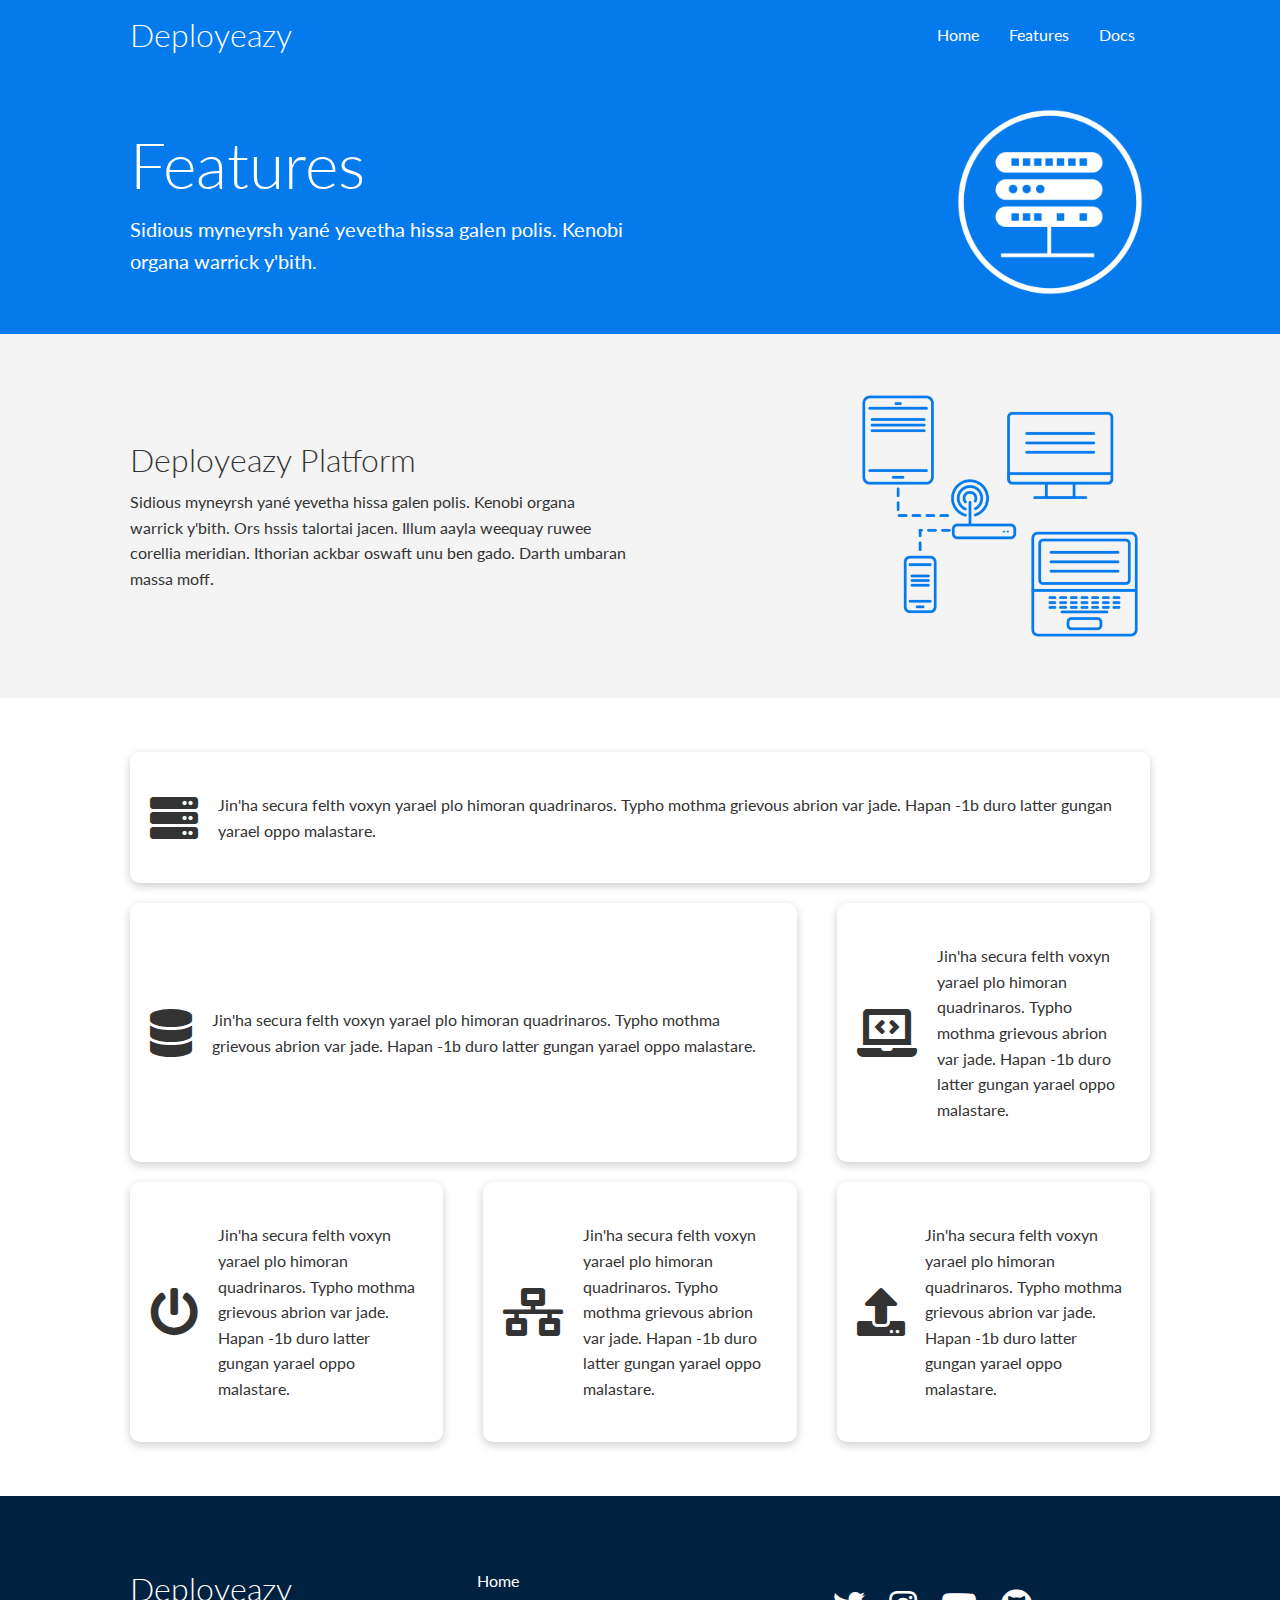
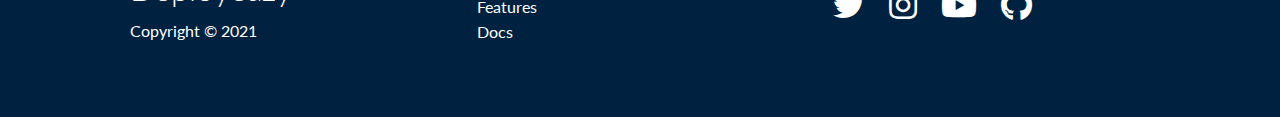
==== docs.html @ 0e9900c3 "completed features page" ====
<!DOCTYPE html>
<html lang="en">
<head>
    <meta charset="UTF-8">
    <meta http-equiv="X-UA-Compatible" content="IE=edge">
    <meta name="viewport" content="width=device-width, initial-scale=1.0">
    <link rel="icon" href="./images/cloudfav.png">
    <link rel="stylesheet" href="https://cdnjs.cloudflare.com/ajax/libs/font-awesome/5.15.3/css/all.min.css">
    <link rel="stylesheet" href="./css/utilities.css">
    <link rel="stylesheet" href="./css/styles.css">
    <title>Deployeazy | Deploy Your Projects Easily</title>
</head>
<body>
    <!-- Navbar -->
    <div class="navbar">
        <div class="container flex">
            <h1 class="logo">Deployeazy</h1>
            <nav>
                <ul>
                    <li><a href="index.html">Home</a></li>
                    <li><a href="features.html">Features</a></li>
                    <li><a href="docs.html">Docs</a></li>
                </ul>
            </nav>
        </div>
    </div>

    <!-- Head Section -->
    <section class="features-head bg-primary py-3">
        <div class="container grid">
            <div>
                <h1 class="xl">Features</h1>
                <p class="lead">Sidious myneyrsh yané yevetha hissa galen polis. Kenobi organa warrick y'bith.</p>
            </div>
            <img src="./images/server.png" alt="server">
        </div>
    </section>

    <!-- Subhead Section -->
    <section class="features-sub-head bg-light py-3">
        <div class="container grid">
            <div>
                <h1 class="md">Deployeazy Platform</h1>
                <p>Sidious myneyrsh yané yevetha hissa galen polis. Kenobi organa warrick y'bith.
                    Ors hssis talortai jacen. Illum aayla weequay ruwee corellia meridian. 
                    Ithorian ackbar oswaft unu ben gado. Darth umbaran massa moff.
                </p>
            </div>
            <img src="./images/server2.png" alt="server">
        </div>
    </section>

    <!-- Main Features -->
    <section class="features-main my-2">
        <div class="container grid grid-3">
            <div class="card flex">
                <i class="fas fa-server fa-3x"></i>
                <p>Jin'ha secura felth voxyn yarael plo himoran quadrinaros. Typho mothma grievous abrion var jade. 
                    Hapan -1b duro latter gungan yarael oppo malastare.</p>
            </div>
            <div class="card flex">
                <i class="fas fa-database fa-3x"></i>
                <p>Jin'ha secura felth voxyn yarael plo himoran quadrinaros. Typho mothma grievous abrion var jade. 
                    Hapan -1b duro latter gungan yarael oppo malastare.</p>
            </div>
            <div class="card flex">
                <i class="fas fa-laptop-code fa-3x"></i>
                <p>Jin'ha secura felth voxyn yarael plo himoran quadrinaros. Typho mothma grievous abrion var jade. 
                    Hapan -1b duro latter gungan yarael oppo malastare.</p>
            </div>
            <div class="card flex">
                <i class="fas fa-power-off fa-3x"></i>
                <p>Jin'ha secura felth voxyn yarael plo himoran quadrinaros. Typho mothma grievous abrion var jade. 
                    Hapan -1b duro latter gungan yarael oppo malastare.</p>
            </div>
            <div class="card flex">
                <i class="fas fa-network-wired fa-3x"></i>
                <p>Jin'ha secura felth voxyn yarael plo himoran quadrinaros. Typho mothma grievous abrion var jade. 
                    Hapan -1b duro latter gungan yarael oppo malastare.</p>
            </div>
            <div class="card flex">
                <i class="fas fa-upload fa-3x"></i>
                <p>Jin'ha secura felth voxyn yarael plo himoran quadrinaros. Typho mothma grievous abrion var jade. 
                    Hapan -1b duro latter gungan yarael oppo malastare.</p>
            </div>
        </div>
    </section>

    <!-- Footer -->
    <footer class="footer bg-dark py-5">
        <div class="container grid grid-3">
            <div>
                <h1>Deployeazy</h1>
                <p>Copyright &copy; 2021</p>
            </div>
            <nav>
                <ul>
                    <li><a href="index.html">Home</a></li>
                    <li><a href="features.html">Features</a></li>
                    <li><a href="docs.html">Docs</a></li>
                </ul>
            </nav>
            <div class="social">
                <a href="#"><i class="fab fa-twitter fa-2x"></i></a>
                <a href="#"><i class="fab fa-instagram fa-2x"></i></a>
                <a href="#"><i class="fab fa-youtube fa-2x"></i></a>
                <a href="#"><i class="fab fa-github fa-2x"></i></a>
            </div>
        </div>
    </footer>

</body>
</html>
---- css/utilities.css ----
.container {
  max-width: 1100px;
  margin: 0 auto;
  overflow: auto;
  padding: 0 40px;
}

.flex {
  display: flex;
  justify-content: center;
  align-items: center;
  height: 100%;
}

.grid {
  display: grid;
  grid-template-columns: repeat(2, 1fr);
  gap: 20px;
  justify-content: center;
  align-items: center;
  height: 100%;
}

.grid-3 {
  grid-template-columns: repeat(3, 1fr);
}

.card {
  background-color: #fff;
  color: #333;
  border-radius: 10px;
  box-shadow: 0 3px 10px rgba(0, 0, 0, 0.2);
  padding: 20px;
  margin: 10px;
}

.btn {
  display: inline-block;
  padding: 10px 30px;
  cursor: pointer;
  background-color: var(--primary-color);
  color: #fff;
  border: none;
  border-radius: 5px;
  transition: all 0.2s ease-in-out;
}

.btn-outline {
  background-color: transparent;
  border: 1px #fff solid;
}

.btn:hover {
  transform: scale(0.95);
}

/* Background and Colored Buttons */
.bg-primary,
.btn-primary {
  background-color: var(--primary-color);
  color: #fff;
}

.bg-secondary,
.btn-secondary {
  background-color: var(--secondary-color);
  color: #fff;
}

.bg-dark,
.btn-dark {
  background-color: var(--dark-color);
  color: #fff;
}

.bg-light,
.btn-light {
  background-color: var(--light-color);
  color: #333;
}

.bg-primary a,
.btn-primary a,
.bg-secondary a,
.btn-secondary a,
.bg-dark a,
.btn-dark a {
  color: #fff;
}

/* Text Sizes */
.lead {
  font-size: 20px;
}

.sm {
  font-size: 1rem;
}

.md {
  font-size: 2rem;
}

.lg {
  font-size: 3rem;
}

.xl {
  font-size: 4rem;
}

/* Text Spacing */
.text-center {
  text-align: center;
}

/* Margin */
.my-1 {
  margin: 1rem 0;
}

.my-2 {
  margin: 1.5rem 0;
}

.my-3 {
  margin: 2rem 0;
}

.my-4 {
  margin: 3rem 0;
}

.my-5 {
  margin: 4rem 0;
}

.m-1 {
  margin: 1rem;
}

.m-2 {
  margin: 1.5rem;
}

.m-3 {
  margin: 2rem;
}

.m-4 {
  margin: 3rem;
}

.m-5 {
  margin: 4rem;
}

/* Padding */
.py-1 {
  padding: 1rem 0;
}

.py-2 {
  padding: 1.5rem 0;
}

.py-3 {
  padding: 2rem 0;
}

.py-4 {
  padding: 3rem 0;
}

.py-5 {
  padding: 4rem 0;
}

.p-1 {
  padding: 1rem;
}

.p-2 {
  padding: 1.5rem;
}

.p-3 {
  padding: 2rem;
}

.p-4 {
  padding: 3rem;
}

.p-5 {
  padding: 4rem;
}
---- css/styles.css ----
@import url('https://fonts.googleapis.com/css2?family=Lato:wght@300&display=swap');

/* Variables */
:root {
  --primary-color: #047aed;
  --secondary-color: #1c3fa8;
  --dark-color: #002240;
  --light-color: #f4f4f4;
}

/* Base */
* {
  margin: 0;
  padding: 0;
  box-sizing: border-box;
}

body {
  font-family: 'Lato', sans-serif;
  color: #333;
  line-height: 1.6;
}

ul {
  list-style-type: none;
}

a {
  text-decoration: none;
  color: #333;
}

h1,
h2 {
  font-weight: 300;
  line-height: 1.2;
  margin: 10px 0;
}

p {
  margin: 10px 0;
}

img {
  width: 100%;
}

/* Navbar */
.navbar {
  background-color: var(--primary-color);
  color: #fff;
  height: 70px;
}

.navbar ul {
  display: flex;
}

.navbar a {
  color: #fff;
  padding: 10px;
  margin: 0 5px;
}

.navbar a:hover {
  border-bottom: 2px #fff solid;
}

.navbar .flex {
  justify-content: space-between;
}

/* Showcase */
.showcase {
  height: 400px;
  background-color: var(--primary-color);
  color: #fff;
  position: relative;
}

.showcase h1 {
  font-size: 40px;
}

.showcase p {
  margin: 20px 0;
}

.showcase .grid {
  grid-template-columns: 55% 45%;
  gap: 30px;
  overflow: visible;
}

.showcase-form {
  position: relative;
  top: 60px;
  height: 350px;
  width: 400px;
  padding: 40px;
  z-index: 100;
  justify-self: flex-end;
}

.showcase-form .form-control {
  margin: 30px 0;
}

.showcase-form input[type='text'],
.showcase-form input[type='email'] {
  border: 0;
  border-bottom: 1px solid #b4becb;
  width: 100%;
  padding: 3px;
  font-size: 16px;
}

.showcase-form input:focus {
  outline: none;
}

.showcase::before,
.showcase::after {
  content: '';
  position: absolute;
  height: 100px;
  bottom: -70px;
  right: 0;
  left: 0;
  background-color: #fff;
  transform: skewY(-3deg);
  -webkit-transform: skewY(-3deg);
  -moz-transform: skewY(-3deg);
  -ms-transform: skewY(-3deg);
}

/* Stats */
.stats {
  padding-top: 100px;
}

.stats-heading {
  max-width: 500px;
  margin: auto;
}

.stats .grid h3 {
  font-size: 35px;
}

.stats .grid p {
  font-size: 20px;
  font-weight: bold;
}

/* CLI */
.cli .grid {
  grid-template-columns: repeat(3, 1fr);
  grid-template-rows: repeat(2, 1fr);
}

.cli .grid > *:first-child {
  grid-column: 1 / span 2; /* go from 1 and span to two */
  grid-row: 1 / span 2;
}

/* Cloud */
.cloud .grid {
  grid-template-columns: 4fr 3fr;
}

/* Language */
.languages .flex {
  flex-wrap: wrap;
}

.languages .card {
  text-align: center;
  margin: 18px 10px 40px;
  transition: all 0.2s ease-in;
}

.languages .card:hover {
  transform: translateY(-15px);
}

.langauges .card h4 {
  font-size: 20px;
  margin-bottom: 10px;
}

/* Features - Head Section */
.features-head img {
  width: 200px;
  justify-self: flex-end;
}

/* Features - Main Section */
.features-main .card > i {
  margin-right: 20px;
}

.features-main .grid {
  padding: 30px;
}

.features-main .grid > *:first-child {
  grid-column: 1 / span 3;
}

.features-main .grid > *:nth-child(2) {
  grid-column: 1 / span 2;
}

/* Features - Subhead Section */
.features-sub-head img {
  width: 300px;
  justify-self: flex-end;
}

/* Footer */
.footer .social a {
  margin: 0 10px;
}

/* Tablets and Under */
@media (max-width: 768px) {
  .grid,
  .showcase .grid,
  .stats .grid,
  .cli .grid,
  .cloud .grid {
    grid-template-columns: 1fr;
    grid-template-rows: 1fr;
  }

  .showcase {
    height: auto;
  }

  .showcase-text {
    text-align: center;
    margin-top: 40px;
  }

  .showcase-form {
    justify-self: center;
    margin: auto;
  }

  .cli .grid > *:first-child {
    grid-column: 1;
    grid-row: 1;
  }
}

/* Mobile */
@media (max-width: 500px) {
  .navbar {
    height: 110px;
  }

  .navbar .flex {
    flex-direction: column;
  }

  .navbar ul {
    padding: 10px;
    background-color: rgba(0, 0, 0, 0.1);
  }
}
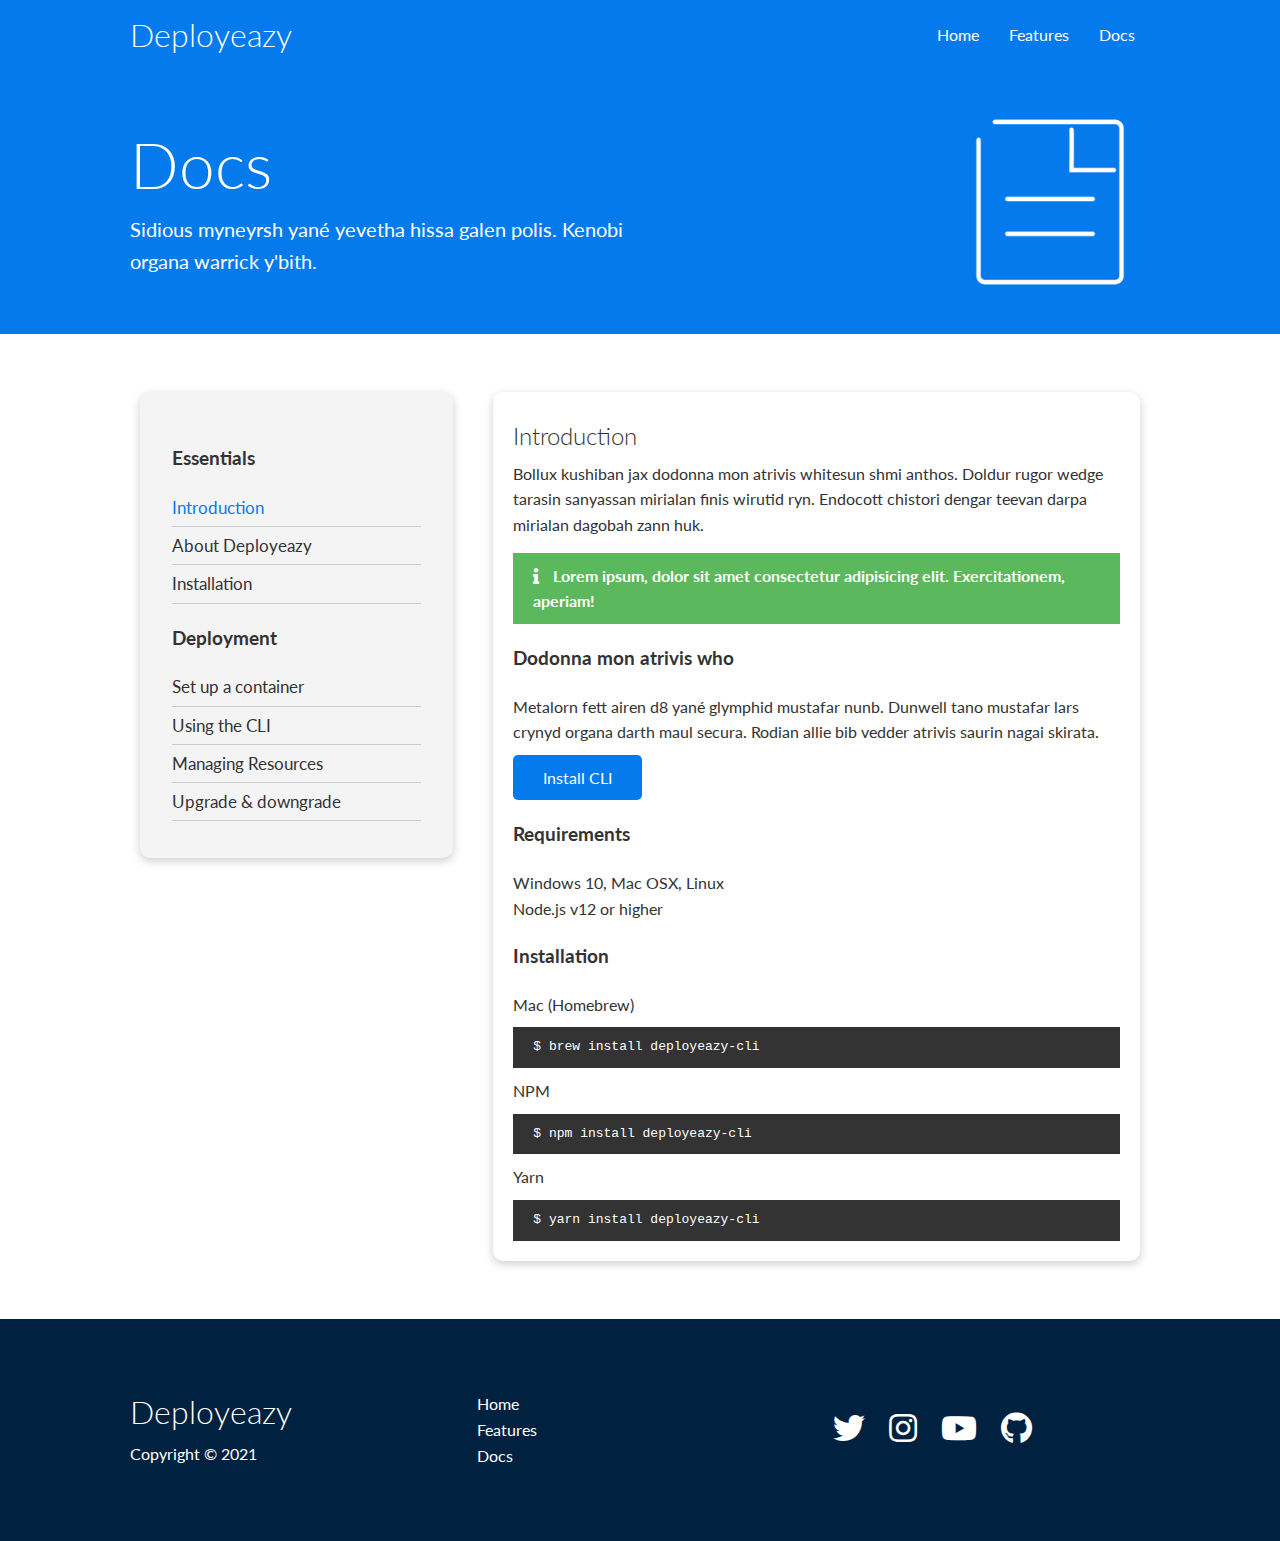
==== commit 09e35aa9: "added animations" ====
--- a/docs.html
+++ b/docs.html
@@ -7,6 +7,7 @@
     <link rel="icon" href="./images/cloudfav.png">
     <link rel="stylesheet" href="https://cdnjs.cloudflare.com/ajax/libs/font-awesome/5.15.3/css/all.min.css">
     <link rel="stylesheet" href="./css/utilities.css">
+    <link rel="stylesheet" href="./css/animations.css">
     <link rel="stylesheet" href="./css/styles.css">
     <title>Deployeazy | Deploy Your Projects Easily</title>
 </head>
@@ -26,62 +27,71 @@
     </div>
 
     <!-- Head Section -->
-    <section class="features-head bg-primary py-3">
+    <section class="docs-head bg-primary py-3">
         <div class="container grid">
             <div>
-                <h1 class="xl">Features</h1>
+                <h1 class="xl">Docs</h1>
                 <p class="lead">Sidious myneyrsh yané yevetha hissa galen polis. Kenobi organa warrick y'bith.</p>
             </div>
-            <img src="./images/server.png" alt="server">
+            <img src="./images/docs.png" alt="server">
         </div>
     </section>
 
-    <!-- Subhead Section -->
-    <section class="features-sub-head bg-light py-3">
+    <!--  Docs Main -->
+    <section class="docs-main my-4">
         <div class="container grid">
-            <div>
-                <h1 class="md">Deployeazy Platform</h1>
-                <p>Sidious myneyrsh yané yevetha hissa galen polis. Kenobi organa warrick y'bith.
-                    Ors hssis talortai jacen. Illum aayla weequay ruwee corellia meridian. 
-                    Ithorian ackbar oswaft unu ben gado. Darth umbaran massa moff.
+            <div class="card bg-light p-3">
+                <h3 class="my-2">Essentials</h3>
+                <nav>
+                    <ul>
+                        <li><a class="text-primary" href="#">Introduction</a></li>
+                        <li><a href="#">About Deployeazy</a></li>
+                        <li><a href="#">Installation</a></li>
+                    </ul>
+                </nav>
+
+                <h3 class="my-2">Deployment</h3>
+                <nav>
+                    <ul>
+                        <li><a href="#">Set up a container</a></li>
+                        <li><a href="#">Using the CLI</a></li>
+                        <li><a href="#">Managing Resources</a></li>
+                        <li><a href="#">Upgrade & downgrade</a></li>
+                    </ul>
+                </nav>
+            </div>
+
+            <div class="card">
+                <h2>Introduction</h2>
+                <p>Bollux kushiban jax dodonna mon atrivis whitesun shmi anthos. 
+                    Doldur rugor wedge tarasin sanyassan mirialan finis wirutid ryn. 
+                    Endocott chistori dengar teevan darpa mirialan dagobah zann huk. 
                 </p>
-            </div>
-            <img src="./images/server2.png" alt="server">
-        </div>
-    </section>
 
-    <!-- Main Features -->
-    <section class="features-main my-2">
-        <div class="container grid grid-3">
-            <div class="card flex">
-                <i class="fas fa-server fa-3x"></i>
-                <p>Jin'ha secura felth voxyn yarael plo himoran quadrinaros. Typho mothma grievous abrion var jade. 
-                    Hapan -1b duro latter gungan yarael oppo malastare.</p>
-            </div>
-            <div class="card flex">
-                <i class="fas fa-database fa-3x"></i>
-                <p>Jin'ha secura felth voxyn yarael plo himoran quadrinaros. Typho mothma grievous abrion var jade. 
-                    Hapan -1b duro latter gungan yarael oppo malastare.</p>
-            </div>
-            <div class="card flex">
-                <i class="fas fa-laptop-code fa-3x"></i>
-                <p>Jin'ha secura felth voxyn yarael plo himoran quadrinaros. Typho mothma grievous abrion var jade. 
-                    Hapan -1b duro latter gungan yarael oppo malastare.</p>
-            </div>
-            <div class="card flex">
-                <i class="fas fa-power-off fa-3x"></i>
-                <p>Jin'ha secura felth voxyn yarael plo himoran quadrinaros. Typho mothma grievous abrion var jade. 
-                    Hapan -1b duro latter gungan yarael oppo malastare.</p>
-            </div>
-            <div class="card flex">
-                <i class="fas fa-network-wired fa-3x"></i>
-                <p>Jin'ha secura felth voxyn yarael plo himoran quadrinaros. Typho mothma grievous abrion var jade. 
-                    Hapan -1b duro latter gungan yarael oppo malastare.</p>
-            </div>
-            <div class="card flex">
-                <i class="fas fa-upload fa-3x"></i>
-                <p>Jin'ha secura felth voxyn yarael plo himoran quadrinaros. Typho mothma grievous abrion var jade. 
-                    Hapan -1b duro latter gungan yarael oppo malastare.</p>
+                <div class="alert alert-success">
+                    <i class="fas fa-info"></i> Lorem ipsum, dolor sit amet consectetur adipisicing elit. Exercitationem, aperiam!
+                </div>
+
+                <h3>Dodonna mon atrivis who</h3>
+                <p>Metalorn fett airen d8 yané glymphid mustafar nunb. 
+                    Dunwell tano mustafar lars crynyd organa darth maul secura. 
+                    Rodian allie bib vedder atrivis saurin nagai skirata.
+                </p>
+                <a href="#" class="btn btn-primary">Install CLI</a>
+
+                <h3>Requirements</h3>
+                <ul>
+                    <li>Windows 10, Mac OSX, Linux</li>
+                    <li>Node.js v12 or higher</li>
+                </ul>
+
+                <h3>Installation</h3>
+                <p>Mac (Homebrew)</p>
+                <pre><code>$ brew install deployeazy-cli</code></pre>
+                <p>NPM</p>
+                <pre><code>$ npm install deployeazy-cli</code></pre>
+                <p>Yarn</p>
+                <pre><code>$ yarn install deployeazy-cli</code></pre>
             </div>
         </div>
     </section>
--- a/css/utilities.css
+++ b/css/utilities.css
@@ -88,6 +88,27 @@
   color: #fff;
 }
 
+/* Text Colors */
+.text-primary,
+.text-primary {
+  color: var(--primary-color);
+}
+
+.text-secondary,
+.text-secondary {
+  color: var(--secondary-color);
+}
+
+.text-dark,
+.text-dark {
+  color: var(--dark-color);
+}
+
+.text-light,
+.text-light {
+  color: var(--light-color);
+}
+
 /* Text Sizes */
 .lead {
   font-size: 20px;
@@ -114,6 +135,28 @@
   text-align: center;
 }
 
+/* Alerts */
+.alert {
+  background-color: var(--light-color);
+  padding: 10px 20px;
+  font-weight: bold;
+  margin: 15px 0;
+}
+
+.alert i {
+  margin-right: 10px;
+}
+
+.alert-success {
+  background-color: var(--success-color);
+  color: #fff;
+}
+
+.alert-error {
+  background-color: var(--error-color);
+  color: #fff;
+}
+
 /* Margin */
 .my-1 {
   margin: 1rem 0;
--- a/css/animations.css
+++ b/css/animations.css
@@ -0,0 +1,39 @@
+@keyframes slideInFromLeft {
+  0% {
+    transform: translateX(-100%);
+  }
+
+  100% {
+    transform: translateX(0);
+  }
+}
+
+@keyframes slideInFromRight {
+  0% {
+    transform: translateX(100%);
+  }
+
+  100% {
+    transform: translateX(0);
+  }
+}
+
+@keyframes slideInFromTop {
+  0% {
+    transform: translateY(-100%);
+  }
+
+  100% {
+    transform: translateY(0);
+  }
+}
+
+@keyframes slideInFromBottom {
+  0% {
+    transform: translateY(100%);
+  }
+
+  100% {
+    transform: translateY(0);
+  }
+}
--- a/css/styles.css
+++ b/css/styles.css
@@ -6,6 +6,8 @@
   --secondary-color: #1c3fa8;
   --dark-color: #002240;
   --light-color: #f4f4f4;
+  --success-color: #5cb85c;
+  --error-color: #d9534f;
 }
 
 /* Base */
@@ -43,6 +45,13 @@
 
 img {
   width: 100%;
+}
+
+code,
+pre {
+  background: #333;
+  color: #fff;
+  padding: 10px;
 }
 
 /* Navbar */
@@ -90,6 +99,10 @@
   grid-template-columns: 55% 45%;
   gap: 30px;
   overflow: visible;
+}
+
+.showcase-text {
+  animation: slideInFromLeft 1s ease-in;
 }
 
 .showcase-form {
@@ -100,6 +113,7 @@
   padding: 40px;
   z-index: 100;
   justify-self: flex-end;
+  animation: slideInFromRight 1s ease-in;
 }
 
 .showcase-form .form-control {
@@ -137,6 +151,7 @@
 /* Stats */
 .stats {
   padding-top: 100px;
+  animation: slideInFromBottom 1s ease-in;
 }
 
 .stats-heading {
@@ -189,8 +204,10 @@
   margin-bottom: 10px;
 }
 
+/* Features */
 /* Features - Head Section */
-.features-head img {
+.features-head img,
+.docs-head img {
   width: 200px;
   justify-self: flex-end;
 }
@@ -216,6 +233,27 @@
 .features-sub-head img {
   width: 300px;
   justify-self: flex-end;
+}
+
+/* Docs - Main Section */
+.docs-main h3 {
+  margin: 20px 0;
+}
+
+.docs-main .grid {
+  grid-template-columns: 1fr 2fr;
+  align-items: flex-start;
+}
+
+.docs-main nav li {
+  font-size: 17px;
+  padding-bottom: 5px;
+  margin-bottom: 5px;
+  border-bottom: 1px #ccc solid;
+}
+
+.docs-main a:hover {
+  font-weight: bold;
 }
 
 /* Footer */
@@ -229,7 +267,9 @@
   .showcase .grid,
   .stats .grid,
   .cli .grid,
-  .cloud .grid {
+  .cloud .grid,
+  .features-main .grid,
+  .docs-main .grid {
     grid-template-columns: 1fr;
     grid-template-rows: 1fr;
   }
@@ -241,6 +281,7 @@
   .showcase-text {
     text-align: center;
     margin-top: 40px;
+    animation: slideInFromTop 1s ease-in;
   }
 
   .showcase-form {
@@ -251,6 +292,24 @@
   .cli .grid > *:first-child {
     grid-column: 1;
     grid-row: 1;
+  }
+
+  /* Features */
+  .features-head,
+  .features-sub-head,
+  .docs-head {
+    text-align: center;
+  }
+
+  .features-head img,
+  .features-sub-head img,
+  .docs-head img {
+    justify-self: center;
+  }
+
+  .features-main .grid > *:first-child,
+  .features-main .grid > *:nth-child(2) {
+    grid-column: 1;
   }
 }
 
